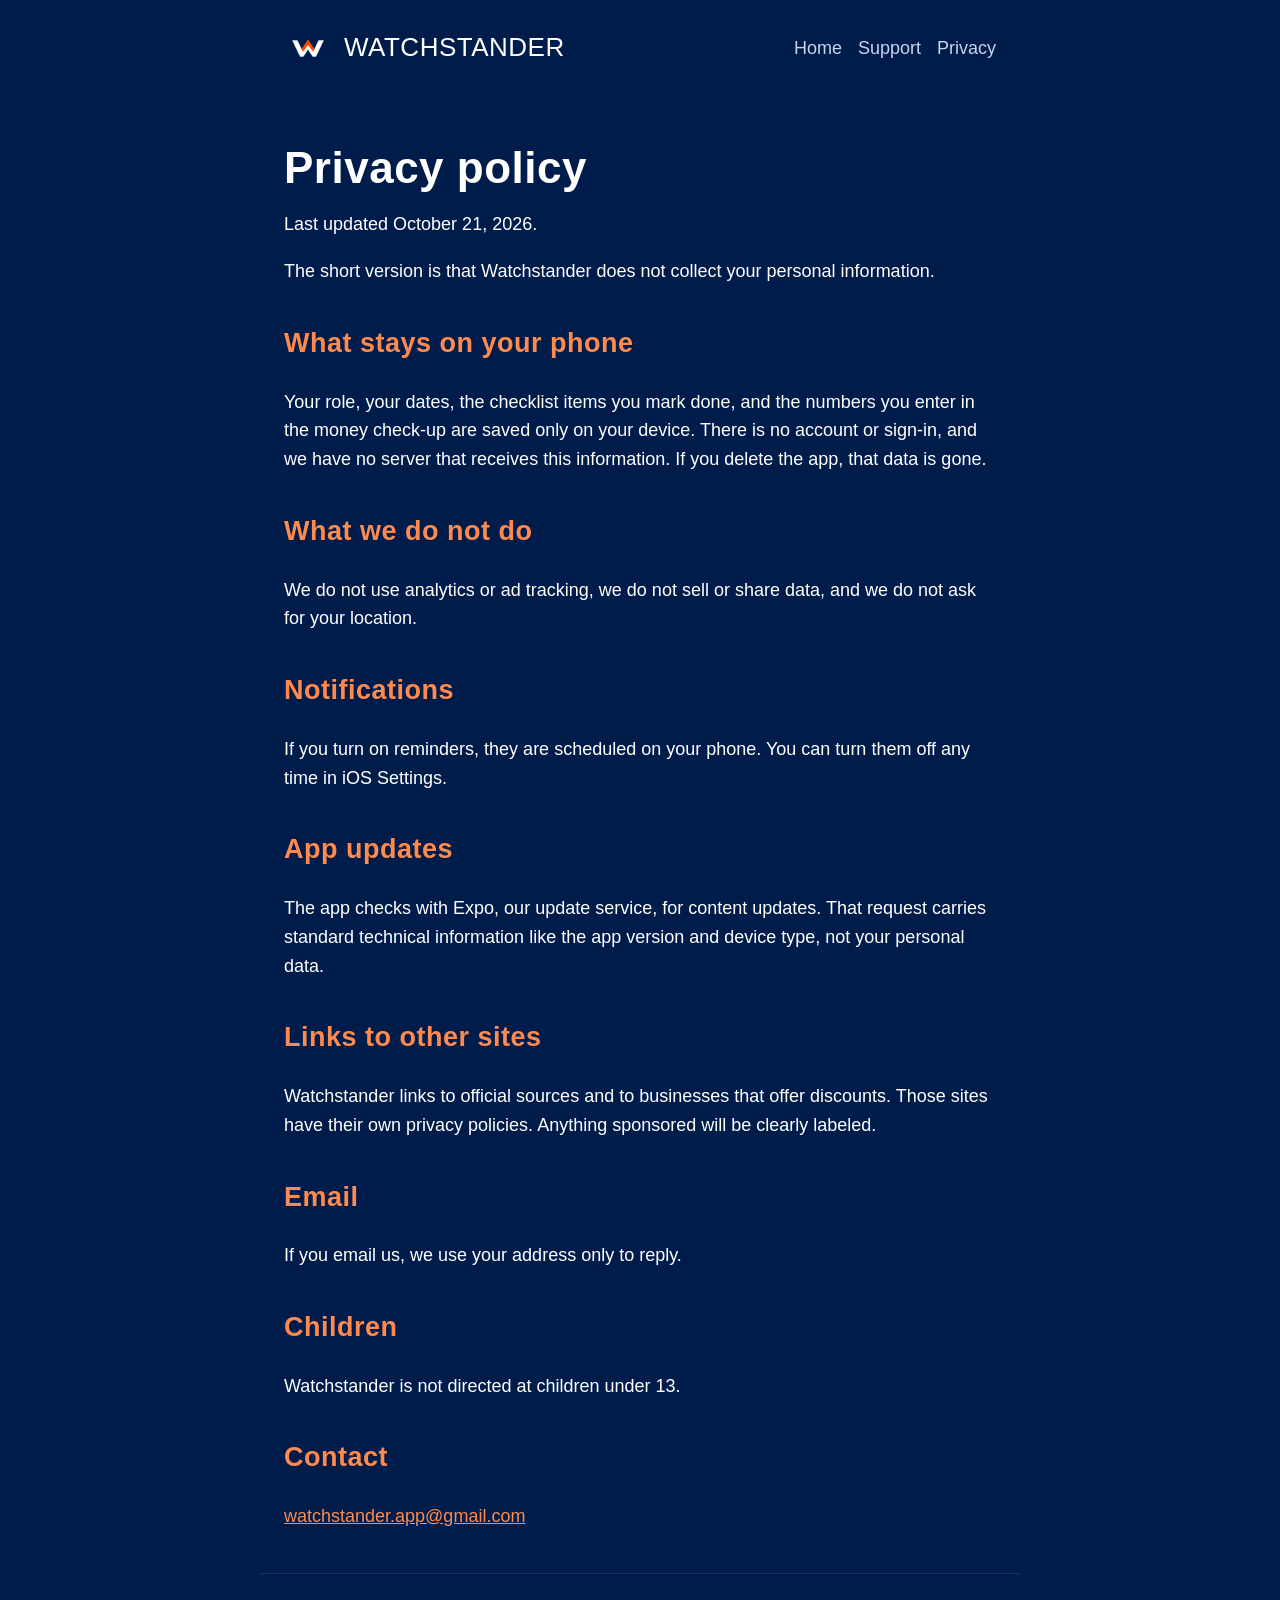
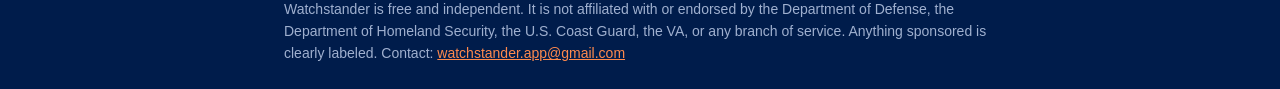
==== privacy.html @ 8231951f "Watchstander site: landing, support, privacy" ====
<!doctype html><html lang="en"><head><meta charset="utf-8"><meta name="viewport" content="width=device-width,initial-scale=1"><title>Watchstander privacy policy</title><link rel="stylesheet" href="style.css"></head><body><header><img src="icon.png" alt=""><a class="brand" href="./">WATCHSTANDER</a><nav><a href="./">Home</a><a href="support.html">Support</a><a href="privacy.html">Privacy</a></nav></header><main>
<h1>Privacy policy</h1>
<p>Last updated October 21, 2026.</p>
<p>The short version is that Watchstander does not collect your personal information.</p>
<h2>What stays on your phone</h2>
<p>Your role, your dates, the checklist items you mark done, and the numbers you enter in the money check-up are saved only on your device. There is no account or sign-in, and we have no server that receives this information. If you delete the app, that data is gone.</p>
<h2>What we do not do</h2>
<p>We do not use analytics or ad tracking, we do not sell or share data, and we do not ask for your location.</p>
<h2>Notifications</h2>
<p>If you turn on reminders, they are scheduled on your phone. You can turn them off any time in iOS Settings.</p>
<h2>App updates</h2>
<p>The app checks with Expo, our update service, for content updates. That request carries standard technical information like the app version and device type, not your personal data.</p>
<h2>Links to other sites</h2>
<p>Watchstander links to official sources and to businesses that offer discounts. Those sites have their own privacy policies. Anything sponsored will be clearly labeled.</p>
<h2>Email</h2>
<p>If you email us, we use your address only to reply.</p>
<h2>Children</h2>
<p>Watchstander is not directed at children under 13.</p>
<h2>Contact</h2>
<p><a href="mailto:watchstander.app@gmail.com">watchstander.app@gmail.com</a></p></main><footer>Watchstander is free and independent. It is not affiliated with or endorsed by the Department of Defense, the Department of Homeland Security, the U.S. Coast Guard, the VA, or any branch of service. Anything sponsored is clearly labeled. Contact: <a href="mailto:watchstander.app@gmail.com">watchstander.app@gmail.com</a></footer></body></html>
---- style.css ----
:root{--navy:#001C4B;--orange:#FF4F00;--otext:#FF8A4D}
*{box-sizing:border-box}body{margin:0;background:var(--navy);color:#fff;font:18px/1.6 -apple-system,"Segoe UI",Roboto,sans-serif}
@import url('https://fonts.googleapis.com/css2?family=Oswald:wght@500;700&display=swap');
h1,h2,.brand{font-family:Oswald,Impact,sans-serif;letter-spacing:.5px}
header,main,footer{max-width:760px;margin:0 auto;padding:24px}
header{display:flex;align-items:center;gap:12px}header img{width:48px;height:48px;border-radius:11px}
.brand{font-size:26px;color:#fff;text-decoration:none}nav{margin-left:auto}nav a{color:#c8d4eb;margin-left:16px;text-decoration:none}
h1{font-size:44px;line-height:1.1;margin:24px 0 8px}h2{color:var(--otext);margin-top:36px}
a{color:var(--otext)}.btn{display:inline-block;background:var(--orange);color:var(--navy);font-weight:700;padding:12px 20px;border-radius:10px;text-decoration:none;margin-top:12px}
.card{background:rgba(255,255,255,.06);border-radius:14px;padding:16px 20px;margin:12px 0}
footer{color:#9fb0cf;font-size:14px;border-top:1px solid rgba(255,255,255,.1)}
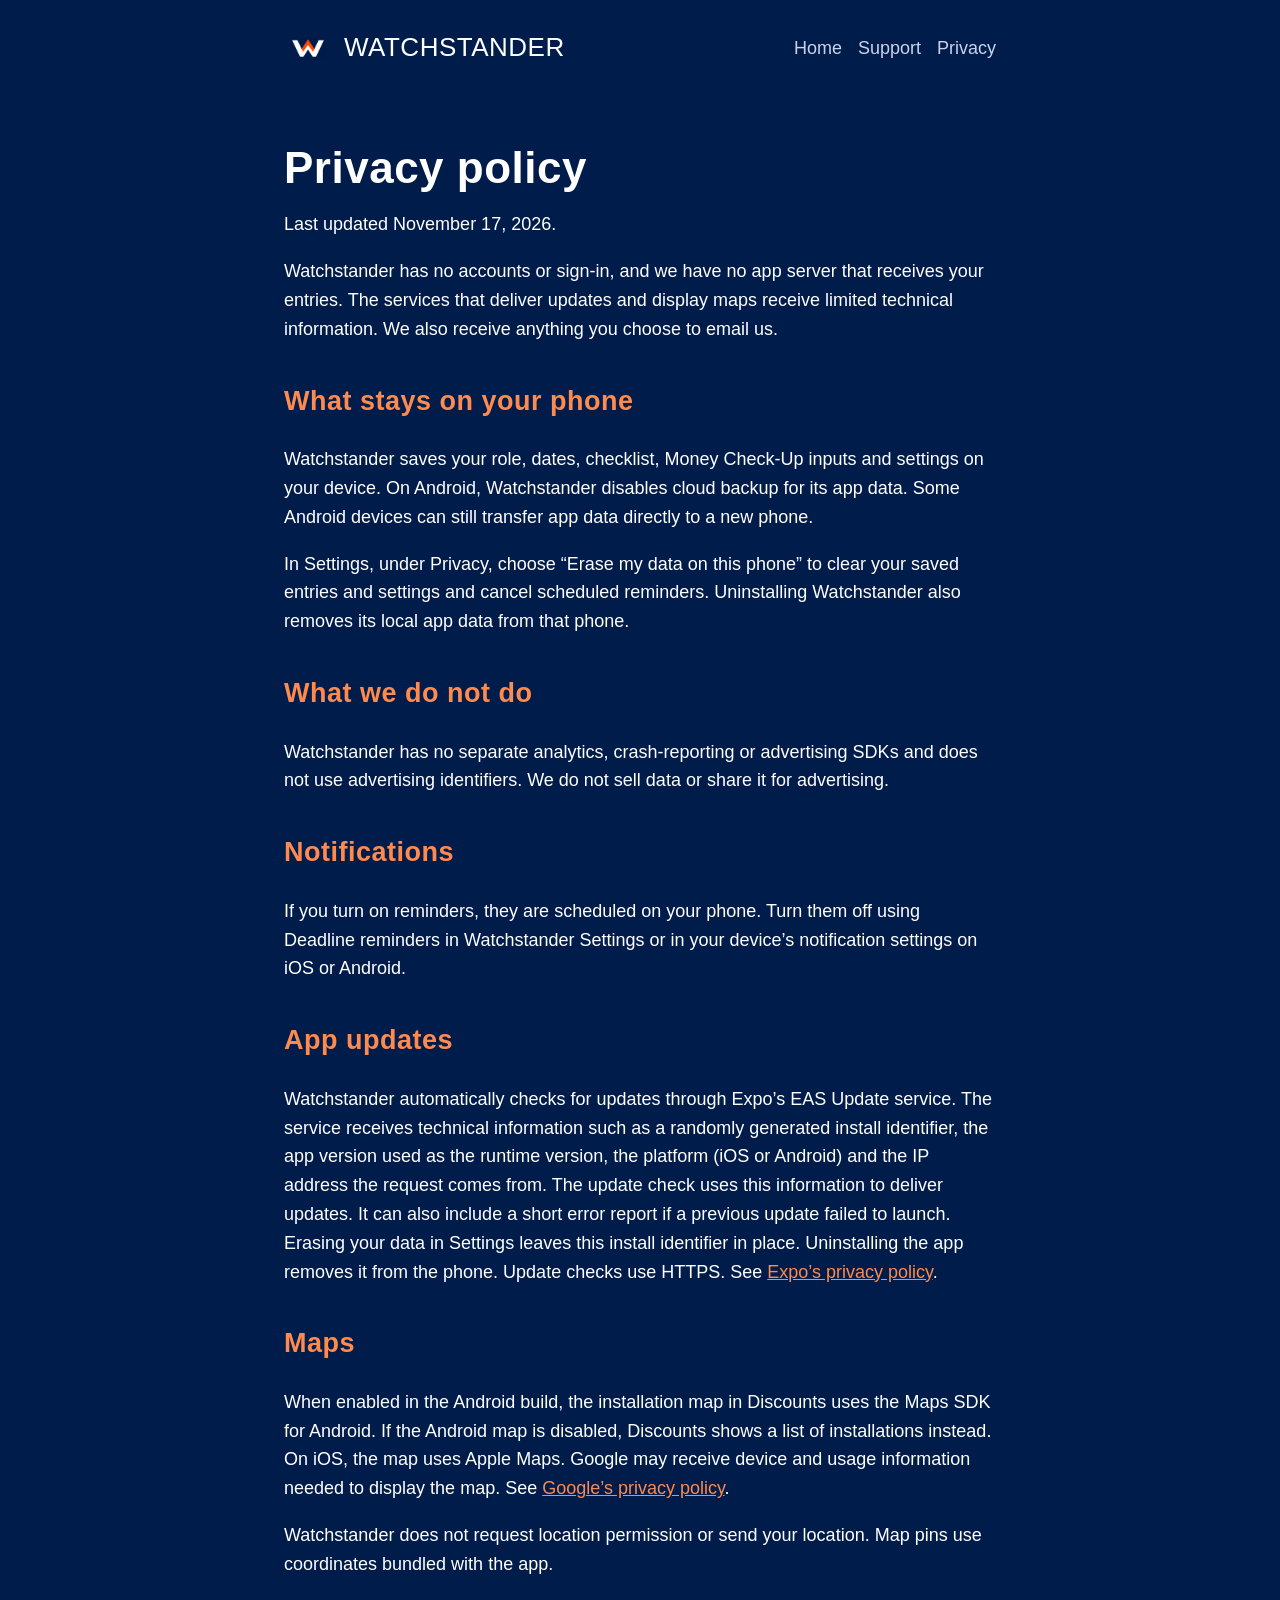
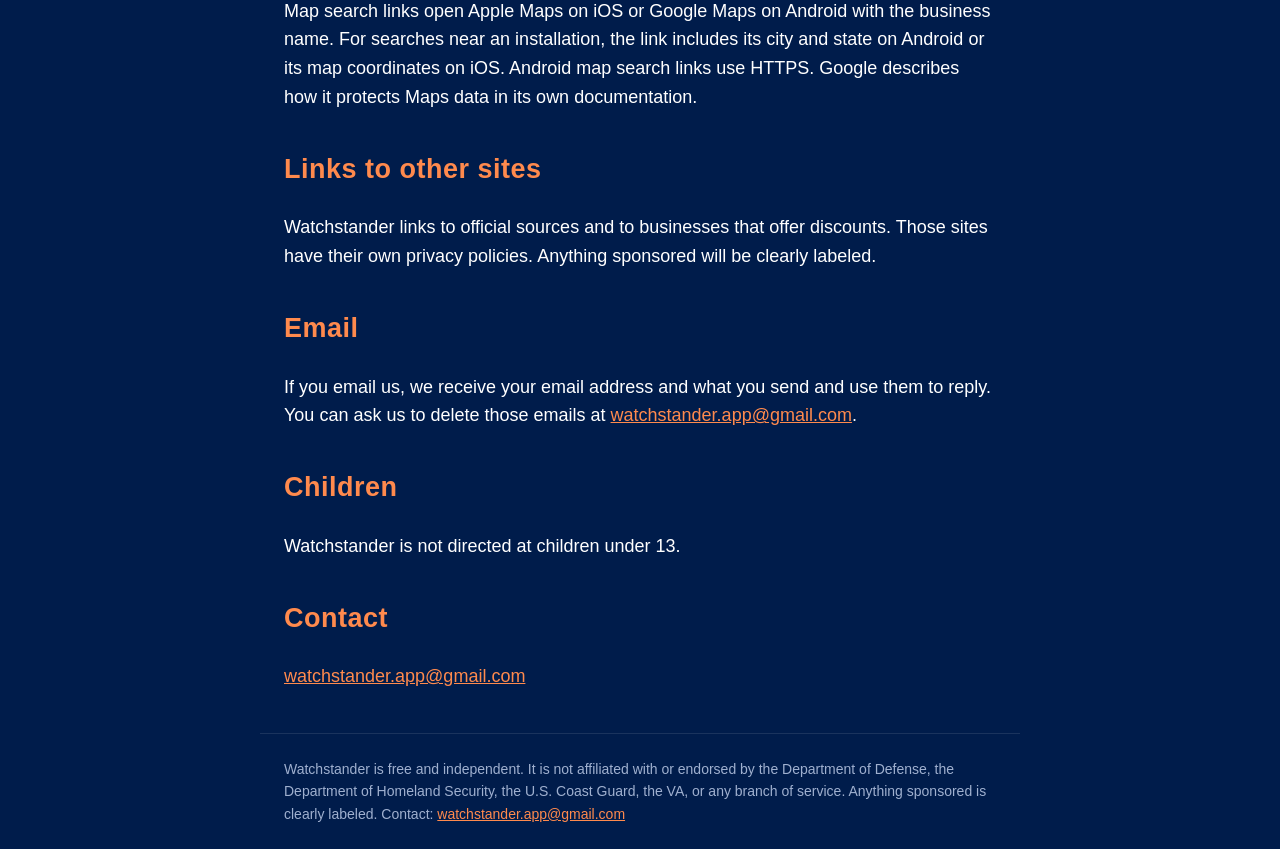
==== commit 3cc300cd: "Update privacy policy for Android and Play Data safety (mirror of watchstander-app docs/privacy.html" ====
--- a/privacy.html
+++ b/privacy.html
@@ -1,19 +1,24 @@
 <!doctype html><html lang="en"><head><meta charset="utf-8"><meta name="viewport" content="width=device-width,initial-scale=1"><title>Watchstander privacy policy</title><link rel="stylesheet" href="style.css"></head><body><header><img src="icon.png" alt=""><a class="brand" href="./">WATCHSTANDER</a><nav><a href="./">Home</a><a href="support.html">Support</a><a href="privacy.html">Privacy</a></nav></header><main>
 <h1>Privacy policy</h1>
-<p>Last updated October 21, 2026.</p>
-<p>The short version is that Watchstander does not collect your personal information.</p>
+<p>Last updated November 17, 2026.</p>
+<p>Watchstander has no accounts or sign-in, and we have no app server that receives your entries. The services that deliver updates and display maps receive limited technical information. We also receive anything you choose to email us.</p>
 <h2>What stays on your phone</h2>
-<p>Your role, your dates, the checklist items you mark done, and the numbers you enter in the money check-up are saved only on your device. There is no account or sign-in, and we have no server that receives this information. If you delete the app, that data is gone.</p>
+<p>Watchstander saves your role, dates, checklist, Money Check-Up inputs and settings on your device. On Android, Watchstander disables cloud backup for its app data. Some Android devices can still transfer app data directly to a new phone.</p>
+<p>In Settings, under Privacy, choose “Erase my data on this phone” to clear your saved entries and settings and cancel scheduled reminders. Uninstalling Watchstander also removes its local app data from that phone.</p>
 <h2>What we do not do</h2>
-<p>We do not use analytics or ad tracking, we do not sell or share data, and we do not ask for your location.</p>
+<p>Watchstander has no separate analytics, crash-reporting or advertising SDKs and does not use advertising identifiers. We do not sell data or share it for advertising.</p>
 <h2>Notifications</h2>
-<p>If you turn on reminders, they are scheduled on your phone. You can turn them off any time in iOS Settings.</p>
+<p>If you turn on reminders, they are scheduled on your phone. Turn them off using Deadline reminders in Watchstander Settings or in your device’s notification settings on iOS or Android.</p>
 <h2>App updates</h2>
-<p>The app checks with Expo, our update service, for content updates. That request carries standard technical information like the app version and device type, not your personal data.</p>
+<p>Watchstander automatically checks for updates through Expo’s EAS Update service. The service receives technical information such as a randomly generated install identifier, the app version used as the runtime version, the platform (iOS or Android) and the IP address the request comes from. The update check uses this information to deliver updates. It can also include a short error report if a previous update failed to launch. Erasing your data in Settings leaves this install identifier in place. Uninstalling the app removes it from the phone. Update checks use HTTPS. See <a href="https://expo.dev/privacy">Expo’s privacy policy</a>.</p>
+<h2>Maps</h2>
+<p>When enabled in the Android build, the installation map in Discounts uses the Maps SDK for Android. If the Android map is disabled, Discounts shows a list of installations instead. On iOS, the map uses Apple Maps. Google may receive device and usage information needed to display the map. See <a href="https://policies.google.com/privacy">Google’s privacy policy</a>.</p>
+<p>Watchstander does not request location permission or send your location. Map pins use coordinates bundled with the app.</p>
+<p>Map search links open Apple Maps on iOS or Google Maps on Android with the business name. For searches near an installation, the link includes its city and state on Android or its map coordinates on iOS. Android map search links use HTTPS. Google describes how it protects Maps data in its own documentation.</p>
 <h2>Links to other sites</h2>
 <p>Watchstander links to official sources and to businesses that offer discounts. Those sites have their own privacy policies. Anything sponsored will be clearly labeled.</p>
 <h2>Email</h2>
-<p>If you email us, we use your address only to reply.</p>
+<p>If you email us, we receive your email address and what you send and use them to reply. You can ask us to delete those emails at <a href="mailto:watchstander.app@gmail.com">watchstander.app@gmail.com</a>.</p>
 <h2>Children</h2>
 <p>Watchstander is not directed at children under 13.</p>
 <h2>Contact</h2>
